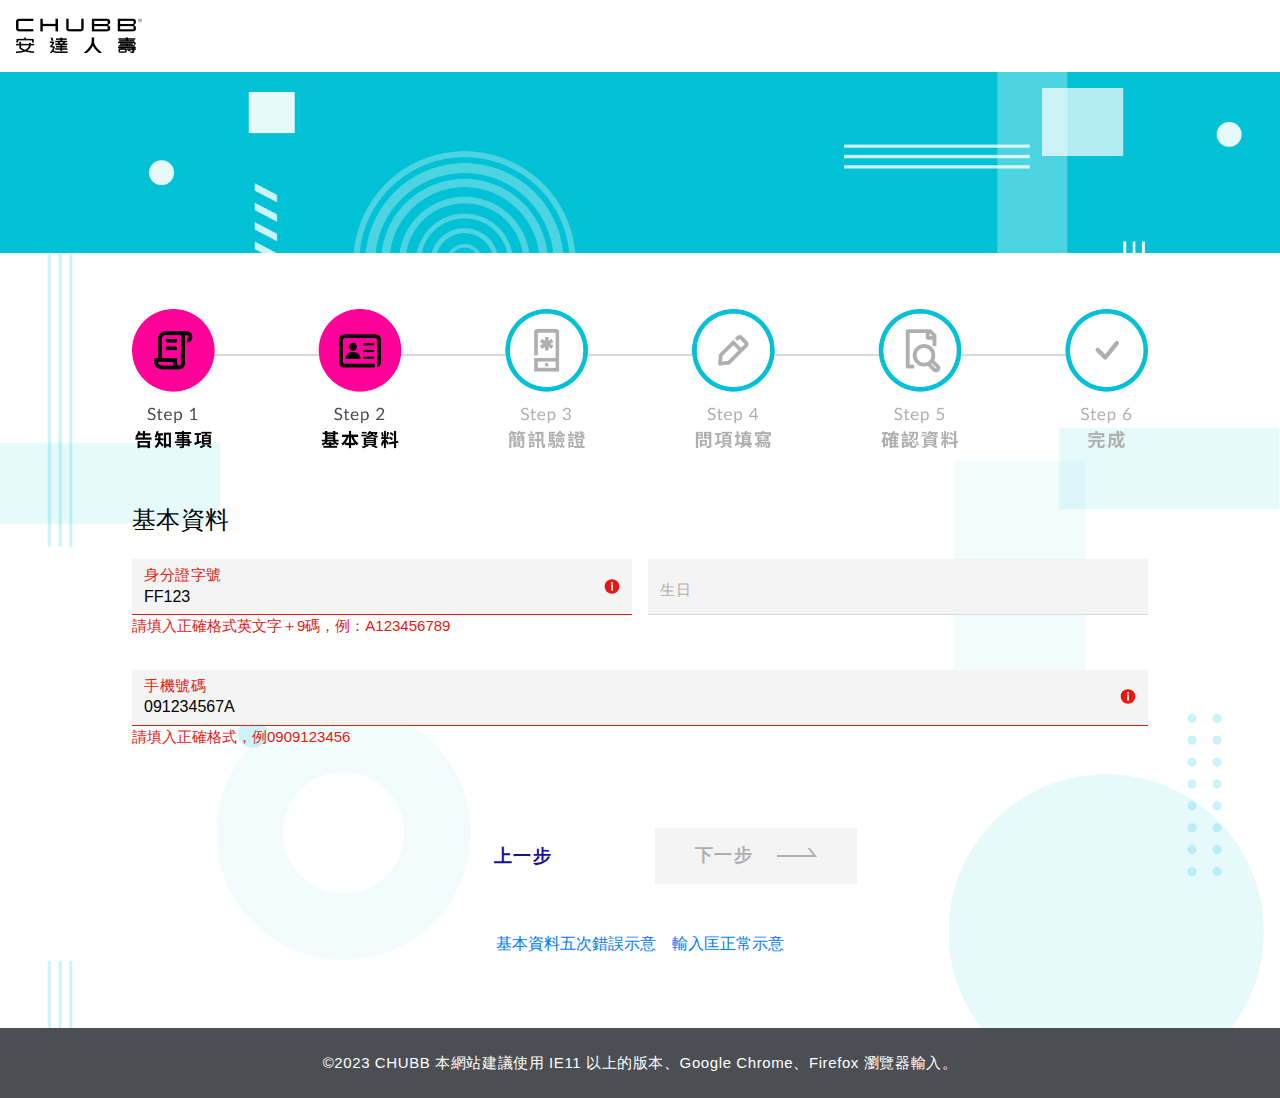
==== step2 error.html @ deefb61c "newfile" ====
<!DOCTYPE html>
<html lang="zh">
<head>
    <meta charset="UTF-8">
    <meta http-equiv="X-UA-Compatible" content="IE=edge">
    <meta name="viewport" content="width=device-width, initial-scale=1.0">
    <meta name="format-detection" content="telephone=no">
    <title>安達人壽 KYC</title>
    <link rel="shortcut icon" href="./image/favicon.ico">
    <link rel="bookmark" href="./image/favicon.ico">
    <base target="_self">
    <link rel="stylesheet" href="./styles/style.css">
    <style>
        input[type="date"]::-webkit-calendar-picker-indicator {
    display: block;
    -webkit-appearance: none;
    background-image: url(./image/icon_calender.svg);
    margin-bottom: 24px;
    background: none;
}
    </style>
</head>
<body>
    <nav class="navbar navbar-expand-lg">
        <a class="navbar-brand" href="https://life.chubb.com/tw-zh/" target="_blank">
            <img src="./image/Logo.png" alt="logo">
        </a>
    </nav>
    <div class="container-fluid wrapper p-0">
        <div class="bg-bottom"></div>
        <img class="w-100 title d-none d-md-flex w-100" src="./image/page-title-img.png" alt="top-bg">
        <img class="w-100 title d-flex d-md-none d-xl-none w-100" src="./image/m-page-title-img.png" alt="top-bg">
        <div class="container step-content">
            <div class="col-12">
                <img class="mx-auto step d-none d-md-flex w-100" src="./image/step2.png" alt="step2">
                <img class="mx-auto step d-flex d-md-none d-xl-none w-100" src="./image/m-step2.png" alt="step2">
                <div class="col-12 content">
                    <div class="contact-form">
                        <h3>基本資料</h3>
                        <div class="form-group">
                            <div class="form-field col-lg-6">
                                <input type="text" name="inputId" id="inputId" class="input-text col-lg-6 error" placeholder="A123456789" value="FF123" maxlength="10" required>
                                <label for="inputId" class="label">身分證字號</label>
                                <span class="error-icon"></span>
                                <p class="error-text">請填入正確格式英文字＋9碼，例：A123456789</p>
                            </div>
                            <div class="form-field col-lg-6">
                                <input type="date" name="inputBirthday" id="inputBirthday"
                                    class="input-text input-date col-lg-6" placeholder=" " required
                                    onfocus="this.showPicker()">
                                <label for="birthday" class="label date-label">生日</label>
                                <div class="date-hide-placeholder"></div>
                            </div>
                        </div>
                        <div class="form-group">
                            <div class="form-field col-lg-12">
                                <input type="text" name="inputNumber" id="inputNumber" class="input-text error" placeholder="0909123456" value="091234567A" maxlength="10" inputmode="numeric" required>
                                <label for="inputNumber" class="label">手機號碼</label>
                                <span class="error-icon"></span>
                                <p class="error-text">請填入正確格式，例0909123456</p>
                            </div>
                        </div>
                    </div>
                    <div class="btn-box">
                        <button type="button" class="btn btn-secondary" onclick="location.href='index.html'">上一步</button>
                        <button id="submit" name="submit" type="button" class="btn btn-primary" data-toggle="modal" data-target="#staticBackdrop" disabled="disabled">下一步</button>
                    </div>
                    <!-- DEMO START -->
                    <div class="demo justify-content-center d-flex gap-4">
                        <a class="mx-2" onclick="openModal()" data-target="##staticBackdrop-basic-info-five-error">基本資料五次錯誤示意</a>
                        <a class="mx-2" onclick="location.href='step2.html'">輸入匡正常示意</a>
                    </div>
                    <!-- DEMO END -->
                    <div class="modal fade" id="staticBackdrop" tabindex="-1" aria-labelledby="exampleModalLabel" aria-hidden="true">
                        <div class="modal-dialog modal-dialog-centered">
                            <div class="modal-content">
                                <div class="modal-header">
                                    <h5 class="modal-title" id="staticBackdropLabel">輸入圖形驗證碼</h5>
                                </div>
                                <div class="modal-body">
                                    <div class="form-group">
                                        <div class="form-field col">
                                            <input type="text" name="captcha" id="captcha" class="input-text" placeholder=" " inputmode="numeric" required>
                                            <label for="captcha" class="label">驗證碼</label>
                                        </div>
                                        <div class="captcha-img">
                                            <img src="./image/verification-code.png" alt="verification code">
                                            <div class="link">
                                                換驗證碼
                                                <img src="./image/icon_update.svg" alt="update">
                                            </div>
                                        </div>
                                    </div>
                                </div>
                                <div class="modal-footer">
                                    <button type="button" class="btn btn-secondary" data-dismiss="modal">取消</button>
                                    <button id="submitForModal" name="submitForModal" type="button" class="btn btn-primary" onclick="location.href='step3.html'" disabled="disabled">確認</button>
                                </div>
                            </div>
                        </div>
                    </div>
                    <div class="modal fade" id="staticBackdrop-basic-info-five-error" tabindex="-1" aria-labelledby="exampleModalLabel" aria-hidden="true">
                        <div class="modal-dialog modal-dialog-centered">
                            <div class="modal-content">
                                <div class="modal-header">
                                    <h5 class="modal-title" id="staticBackdrop-basic-info-five-error">五次錯誤</h5>
                                </div>
                                <div class="modal-body">
                                    <div class="form-group">
                                        <div class="form-field col">
                                            <p class="text-center">基本資料五次輸入錯誤，如需協助請撥客服專線 0800-011-709 由專人為您服務</p>
                                        </div>
                                    </div>
                                </div>
                                <div class="modal-footer">
                                    <button type="button" class="btn btn-primary" data-dismiss="modal">關閉</button>
                                </div>
                            </div>
                        </div>
                    </div>
                    <div class="modal fade" id="staticBackdrop-five-error" tabindex="-1" aria-labelledby="exampleModalLabel" aria-hidden="true">
                        <div class="modal-dialog modal-dialog-centered">
                            <div class="modal-content">
                                <div class="modal-header">
                                    <h5 class="modal-title" id="staticBackdrop-five-error">五次錯誤</h5>
                                </div>
                                <div class="modal-body">
                                    <div class="form-group">
                                        <div class="form-field col">
                                            <p class="text-center">五次圖形錯誤，如需協助請撥客服專線 0800-011-709 由專人為您服務</p>
                                        </div>
                                        
                                    </div>
                                </div>
                                <div class="modal-footer">
                                    <button type="button" class="btn btn-primary" data-dismiss="modal">關閉</button>
                                </div>
                            </div>
                        </div>
                    </div>
                </div>
            </div>
        </div>
    </div>
    <div class="container-fluid p-0 footer">
        <div class="footer-content">
            ©2023 CHUBB 本網站建議使用 IE11 以上的版本、Google Chrome、Firefox 瀏覽器輸入。
        </div>
    </div>




    <script src="./JS/jquery.slim.min.js"></script>
    <script src="./JS/bootstrap.bundle.js"></script>
    <script>
        $(function () {
        var inputId = $('#inputId');
        var inputBirthday = $('#inputBirthday');
        var inputNumber = $('#inputNumber');
        var button = $('#submit');

        inputId.on('input', checkInputs)

        inputBirthday.change(function () {
                if ($(this).val()) {
                    $(this).siblings('.date-hide-placeholder').addClass('d-none')
                    $(this).siblings('.label').removeClass('date-label')
                } else {
                    $(this).siblings('.date-hide-placeholder').removeClass('d-none')
                    $(this).siblings('.label').addClass('date-label')
                }
                checkInputs();
            });
            inputNumber.on('input', checkInputs)
        // inputNumber.input(function () {
        //     checkInputs();
        // });

        function checkInputs() {
            console.log('dd')
            if (inputId.val() === '' || inputBirthday.val() === '' || inputNumber.val() === '') {
                $("#submit").prop('disabled', true);
            } else {
                $("#submit").prop('disabled', false);
            }
        }
        }); 
    
    </script>
    <script>
        $(document).ready(function() {
            $("#captcha").on("input", function() {
                if($("#captcha").val() === "") {
                    $("#submitForModal").prop("disabled", true);
                } else {
                    $("#submitForModal").prop("disabled", false);
                }
            });
        });
    </script>
    <script>
        // 身分證字隱碼
        $('#inputId').on('input', function () {
            if (this.value.length > this.maxLength) this.value = this.value.slice(0, this.maxLength);

            const value = $(this).val();
            const valueArr = [...value];
            for (let i = 6; i < valueArr.length; i++) {
                valueArr[i] = '*'
            }
            const newValue = valueArr.join('');
            $(this).val(newValue);
        })

        //手機隱碼
        $('#inputNumber').on('input', function () {
            if (this.value.length > this.maxLength) this.value = this.value.slice(0, this.maxLength);

            const value = $(this).val();
            const valueArr = [...value];
            for (let i = 4; i < valueArr.length; i++) {
                if (i <= 7) {
                    valueArr[i] = '*'
                }
            }
            const newValue = valueArr.join('');
            $(this).val(newValue);
        })
        
        
        if ($('#inputBirthday').val()) {
            $('.date-hide-placeholder').addClass('d-none')
            $('.date-label').removeClass('date-label')
        }


        $('#modal1').on('hidden.bs.modal', function (e) {
        $('#modal2').modal('show');
        })

        function openModal() {
        $('#staticBackdrop-basic-info-five-error').modal('show');
        }
    </script>

    
</body>
</html>
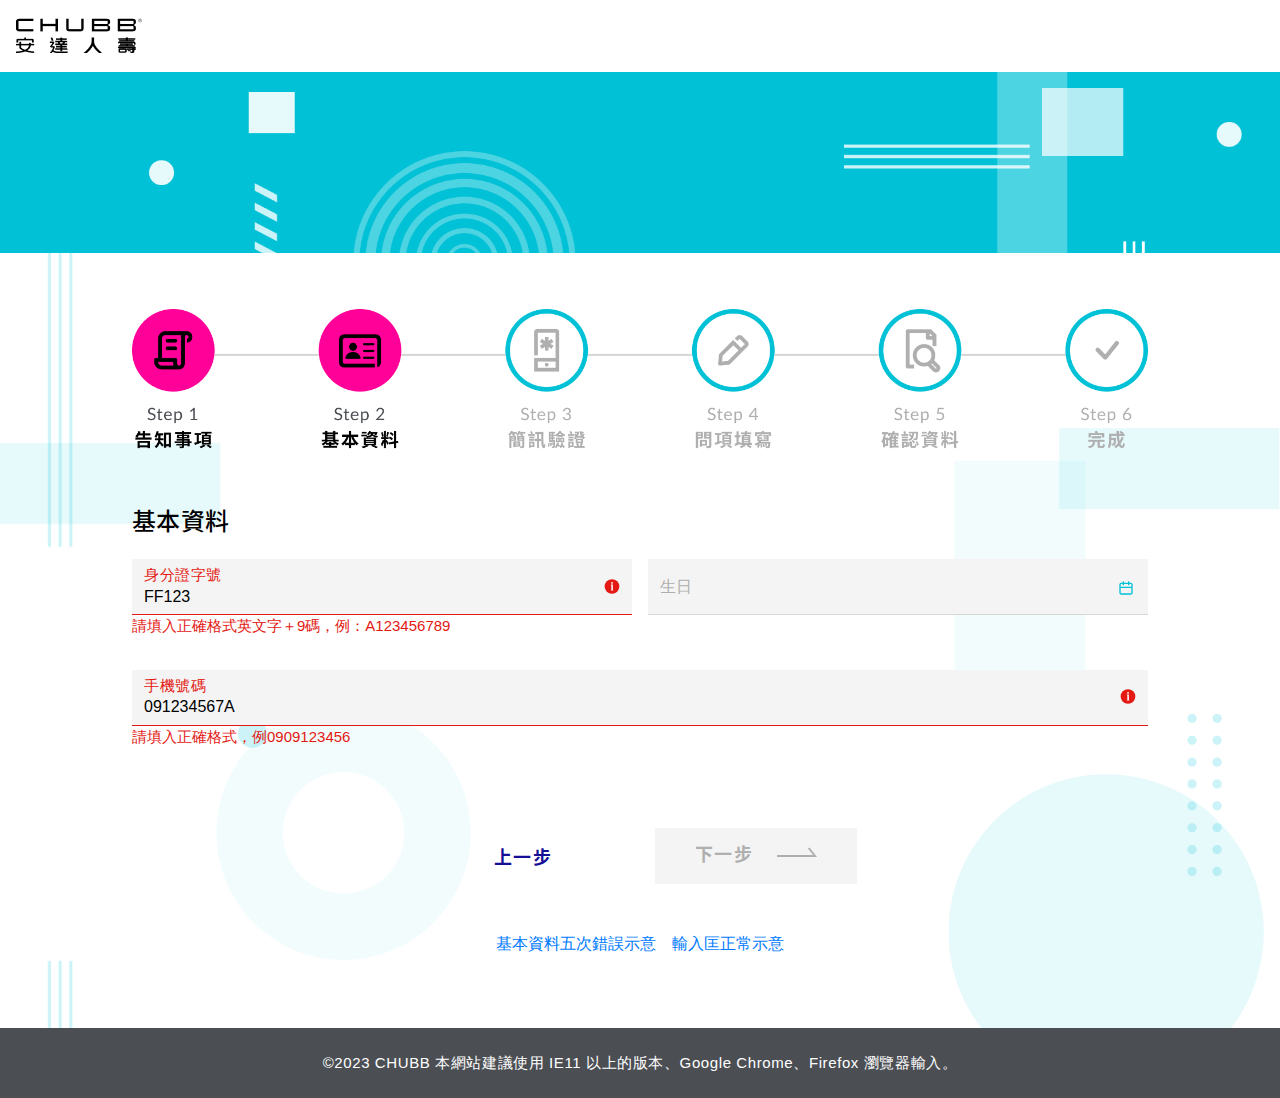
==== commit f62d3bd2: "add calendar modal" ====
--- a/step2 error.html
+++ b/step2 error.html
@@ -10,6 +10,16 @@
     <link rel="bookmark" href="./image/favicon.ico">
     <base target="_self">
     <link rel="stylesheet" href="./styles/style.css">
+    <script src="./acelifevul/js/jquery.min.js"></script>
+    <script src="./acelifevul/js/jquery.easyui.min.js"></script>
+    <script src="./acelifevul/js/jquery-easyui/locale/easyui-lang-zh_TW.js"></script>
+    <script src="./acelifevul/premiumAuth/bootstrap/js/moment-with-locales.min.js"></script>
+    <script src="./JS/jquery.slim.min.js"></script>
+    <link rel="stylesheet" href="./acelifevul/premiumAuth/bootstrap/css/bootstrap-datetimepicker4.17.47.min.css">
+    <link rel="stylesheet" href="./acelifevul/premiumAuth/bootstrap/css/bootstrap-datetimepicker4.17.47.min.css">
+    <script src="./acelifevul/premiumAuth/bootstrap/js/bootstrap-datetimepicker4.17.47.min.js"></script>
+
+
     <style>
         input[type="date"]::-webkit-calendar-picker-indicator {
     display: block;
@@ -19,6 +29,235 @@
     background: none;
 }
     </style>
+    <script type="text/javascript">
+        
+
+        console.log($)
+      
+      
+      function search() {
+          
+          var id = $('#id').val();
+          var birth = $('#birth').val();
+          var j_captcha_response = $('input.j_captcha_response').val();
+      
+          if (id.length==0) {
+              $('#id').focus();
+              showResult('errorCondition');
+              return;
+          }
+          if (birth.length==0 || !dateValidation(birth)) {
+              $('#birth').focus();
+              showResult('errorCondition');
+              return;
+          }
+          if (j_captcha_response.length==0) {
+              $('input.j_captcha_response').focus();
+              showResult('errorCondition');
+              return;
+          }
+      
+          $.ajax({
+              type : 'POST',
+              url : '/acelifevul/cservice/onechubbQuery.action',
+              dataType: 'json',
+              data:{id:id,birth:birth,j_captcha_response:j_captcha_response},   
+              cache:false,
+              success : function(data) {
+                  showResult(data.resultId);
+              },
+              beforeSend: function() {
+                  $.messager.progress({
+                      title: '提示訊息',
+                      msg: '資料查詢中，請稍候！'
+                  });
+              },
+              complete: function() {
+                  $.messager.progress('close'); 
+              },
+              error: function(xhr) {
+                  alert('發生錯誤：' + xhr.responseText);
+                  $.messager.progress('close'); 
+              }
+          });
+      };
+      
+      
+      function clearForm() {
+          document.location.reload();
+      }
+      
+      
+      
+      function blurBirth() {
+          
+          var birth = $('#birth').val();
+          var tempBirth;
+          
+          var re1 = new RegExp('^([0-9]{8})$');
+          var re2 = new RegExp('^([0-9]{6})$');
+          var re3 = new RegExp('^([0-9]{7})$');
+          var re4 = new RegExp('^([0-9]{4})[.-]{1}([0-9]{1,2})[.-]{1}([0-9]{1,2})$');
+          var re5 = new RegExp('^([0-9]{4})[./]{1}([0-9]{1,2})[./]{1}([0-9]{1,2})$');
+          
+          if (re1.exec(birth)) {
+              tempBirth = birth.substring(0,4) + '/' + birth.substring(4,6) + '/' + birth.substring(6,8);
+          } else if (re2.exec(birth)) {
+              tempBirth = birth.substring(0,4) + '/' + birth.substring(4,5) + '/' + birth.substring(5,6);
+          } else if (re3.exec(birth)) {
+              var month = birth.substring(4,5);
+              var day = birth.substring(5,7);
+              if (parseInt(day) > 0 && parseInt(day) < 32) {
+                  tempBirth = birth.substring(0,4) + '/' + month + '/' + day;
+              }
+              
+              var month2 = birth.substring(4,6);
+              var day2 = birth.substring(6,7);
+              if (parseInt(month2) > 0 && parseInt(month2) < 13) {
+                  tempBirth = birth.substring(0,4) + '/' + month2 + '/' + day2;
+              }
+          } else if (re4.exec(birth)) {
+              tempBirth = birth.replaceAll('-', '/');
+          } else if (re5.exec(birth)) {
+              tempBirth = birth;
+          }
+          
+          if ((dateDataValue = re5.exec(tempBirth)) != null) {
+              var month = parseFloat(dateDataValue[2]);
+              var day = parseFloat(dateDataValue[3]);
+              
+              if (month < 10 && day < 10) {
+                  tempBirth = birth.substring(0,4) + '/0' + month + '/0' + day;
+              } else if (month < 10) {
+                  tempBirth = birth.substring(0,4) + '/0' + month + '/' + day;
+              } else if (day < 10) {
+                  tempBirth = birth.substring(0,4) + '/' + month + '/0' + day;
+              }
+              $('#birth').val(tempBirth);
+          }
+      }
+      
+      
+      function dateValidation(date) {
+          var re = new RegExp('^([0-9]{4})[./]{1}([0-9]{1,2})[./]{1}([0-9]{1,2})$');
+          var dateDataValue;
+          var infoValidation = true;
+          if ((dateDataValue = re.exec(date)) != null) {
+              let i;
+              i = parseFloat(dateDataValue[1]);
+              if (i <= 0 || i > 9999) {
+                  infoValidation = false;
+              }
+              i = parseFloat(dateDataValue[2]);
+              if (i <= 0 || i > 12) {
+                  infoValidation = false;
+              }
+              i = parseFloat(dateDataValue[3]);
+              if (i <= 0 || i > 31) {
+                  infoValidation = false;
+              }
+          } else {
+              infoValidation = false;
+          }
+          return infoValidation;
+      }
+      
+      
+      function showResult(resultId) {
+          
+          $('#result-list').parent().removeClass('d-none');
+          $('#result-list').children().addClass('d-none');
+      
+          document.getElementById(resultId).classList.remove('d-none');
+      
+      }
+      
+      
+      const weekDayArr = 'Sun_Mon_Tue_Wed_Thu_Fri_Sat'.split('_')
+      let datetimepickerSetting = {
+          inline: true,
+          locale: 'zh-tw',
+          format: 'll',
+          useCurrent: false,
+          icons: {
+              previous: "fa fa-chevron-left",
+              next: "fa fa-chevron-right"
+          }
+      }
+      
+      function setBirth(){
+          let birthdayStr = $('#datepicker').val()
+          let birthday = ''
+          birthdayStr.split('').forEach(function(item, index){
+              if(isNaN(item)){
+                  if(index < birthdayStr.length - 1){
+                      birthday += '-'
+                  }
+              } else {
+                  birthday += item
+              }
+          })
+          birthday = new Date(birthday)
+          let val = dateFormate(birthday)
+          $('.has-calendar').parent().addClass('hasVal')
+          $('.has-calendar').parent().find('input').val(val)
+          $('#calendar').modal('hide')
+      }
+      
+      function dateFormate(date){
+          let result = ''
+          let d = date.getDate()
+          if(d < 10){
+              d = '0' + d
+          }
+          let m = date.getMonth() + 1
+          if(m < 10){
+              m = '0' + m
+          }
+          let y = date.getFullYear()
+          result = y + '/' + m + '/' + d
+          return result
+      }
+      
+      $(function(){
+          $('input[type="text"]').change(function(){
+              let inputParent = $(this).parent('.c-input-group')
+              let val = $(this).val()
+              if(inputParent.length > 0){
+                  if(val != ""){
+                      inputParent.addClass('hasVal')
+                  } else {
+                      inputParent.removeClass('hasVal')
+                  }
+              }
+          })
+          $('.has-calendar').click(function(){
+              let inputVal = $('.has-calendar').parent().find('input').val()
+              let defaultDate = new Date()
+              if(inputVal != ''){
+                  let date = new Date(inputVal)
+                  if(date != 'Invalid Date'){
+                      defaultDate = date
+                  }
+              }
+              datetimepickerSetting.defaultDate = defaultDate
+              $('#datepicker').datetimepicker('destroy');
+              $('#datepicker').datetimepicker(datetimepickerSetting)     
+              let text = $('#datepicker').val().split(',')[0]
+              $('#calendarTitle').html(text)
+              $('#calendar').modal('show')
+          })
+          moment.locale('en',{
+              weekdaysMin: 'S_M_T_W_T_F_S'.split('_'), 
+          })
+          $('#datepicker').datetimepicker(datetimepickerSetting)
+          $('#datepicker').on('dp.change',function(e){
+              let text = $('#datepicker').val()
+              $('#calendarTitle').html(text)
+          });
+      })
+      
+      </script>
 </head>
 <body>
     <nav class="navbar navbar-expand-lg">
@@ -45,11 +284,12 @@
                                 <p class="error-text">請填入正確格式英文字＋9碼，例：A123456789</p>
                             </div>
                             <div class="form-field col-lg-6">
-                                <input type="date" name="inputBirthday" id="inputBirthday"
-                                    class="input-text input-date col-lg-6" placeholder=" " required
-                                    onfocus="this.showPicker()">
+                                <input type="text" name="inputBirthday" id="inputBirthday"
+                                    class="input-text col-lg-6" placeholder="請輸入出生日期 yyyy/mm/dd" required
+                                    onfocus="this.showPicker()" maxlength="10">
                                 <label for="birthday" class="label date-label">生日</label>
-                                <div class="date-hide-placeholder"></div>
+                                <span class="has-calendar"></span>
+                                <!-- <div class="date-hide-placeholder"></div> -->
                             </div>
                         </div>
                         <div class="form-group">
@@ -138,6 +378,29 @@
                             </div>
                         </div>
                     </div>
+                    <!-- Datetimepicker Modal -->
+                    <div class="modal calendar fade" id="calendar" tabindex="-1" role="dialog" aria-labelledby="calendar" aria-hidden="true">
+                        <div class="modal-dialog modal-dialog-centered" role="document">
+                            <div class="modal-content">
+                                <div class="modal-header">
+                                    <div class="col-10">
+                                        <div class="subCalendarTitle">請選擇日期</div>
+                                        <h4 class="modal-title" id="calendarTitle"></h4>
+                                    </div>
+                                    <button type="button" class="close" data-dismiss="modal" aria-label="Close">
+                                        <span aria-hidden="true">&times;</span>
+                                    </button>
+                                </div>
+                                <div class="modal-body">
+                                    <input type="hidden" id="datepicker">
+                                </div>
+                                <div class="modal-footer">
+                                    <button type="button" class="btn btn-block btn-flat btn-outline-secondary" data-dismiss="modal">關閉</button>
+                                    <button type="button" class="btn btn-block btn-flat btn-yellow" onclick="setBirth()">確認</button>
+                                </div>
+                            </div>
+                        </div>
+                    </div>
                 </div>
             </div>
         </div>
@@ -151,7 +414,6 @@
 
 
 
-    <script src="./JS/jquery.slim.min.js"></script>
     <script src="./JS/bootstrap.bundle.js"></script>
     <script>
         $(function () {
@@ -162,20 +424,26 @@
 
         inputId.on('input', checkInputs)
 
-        inputBirthday.change(function () {
-                if ($(this).val()) {
-                    $(this).siblings('.date-hide-placeholder').addClass('d-none')
-                    $(this).siblings('.label').removeClass('date-label')
-                } else {
-                    $(this).siblings('.date-hide-placeholder').removeClass('d-none')
-                    $(this).siblings('.label').addClass('date-label')
-                }
-                checkInputs();
-            });
-            inputNumber.on('input', checkInputs)
-        // inputNumber.input(function () {
-        //     checkInputs();
-        // });
+        // inputBirthday.change(function () {
+        //         if ($(this).val()) {
+        //             $(this).siblings('.date-hide-placeholder').addClass('d-none')
+        //             $(this).siblings('.label').removeClass('date-label')
+        //         } else {
+        //             $(this).siblings('.date-hide-placeholder').removeClass('d-none')
+        //             $(this).siblings('.label').addClass('date-label')
+        //         }
+        //         checkInputs();
+        //     });
+
+        // 日期欄位是否為空
+        $("#inputBirthday").on("input", function () {
+            if ($("#inputBirthday").val() === "") {
+                $("#submit").prop("disabled", true);
+            } else {
+                $("#submit").prop("disabled", false);
+            }
+        });
+
 
         function checkInputs() {
             console.log('dd')
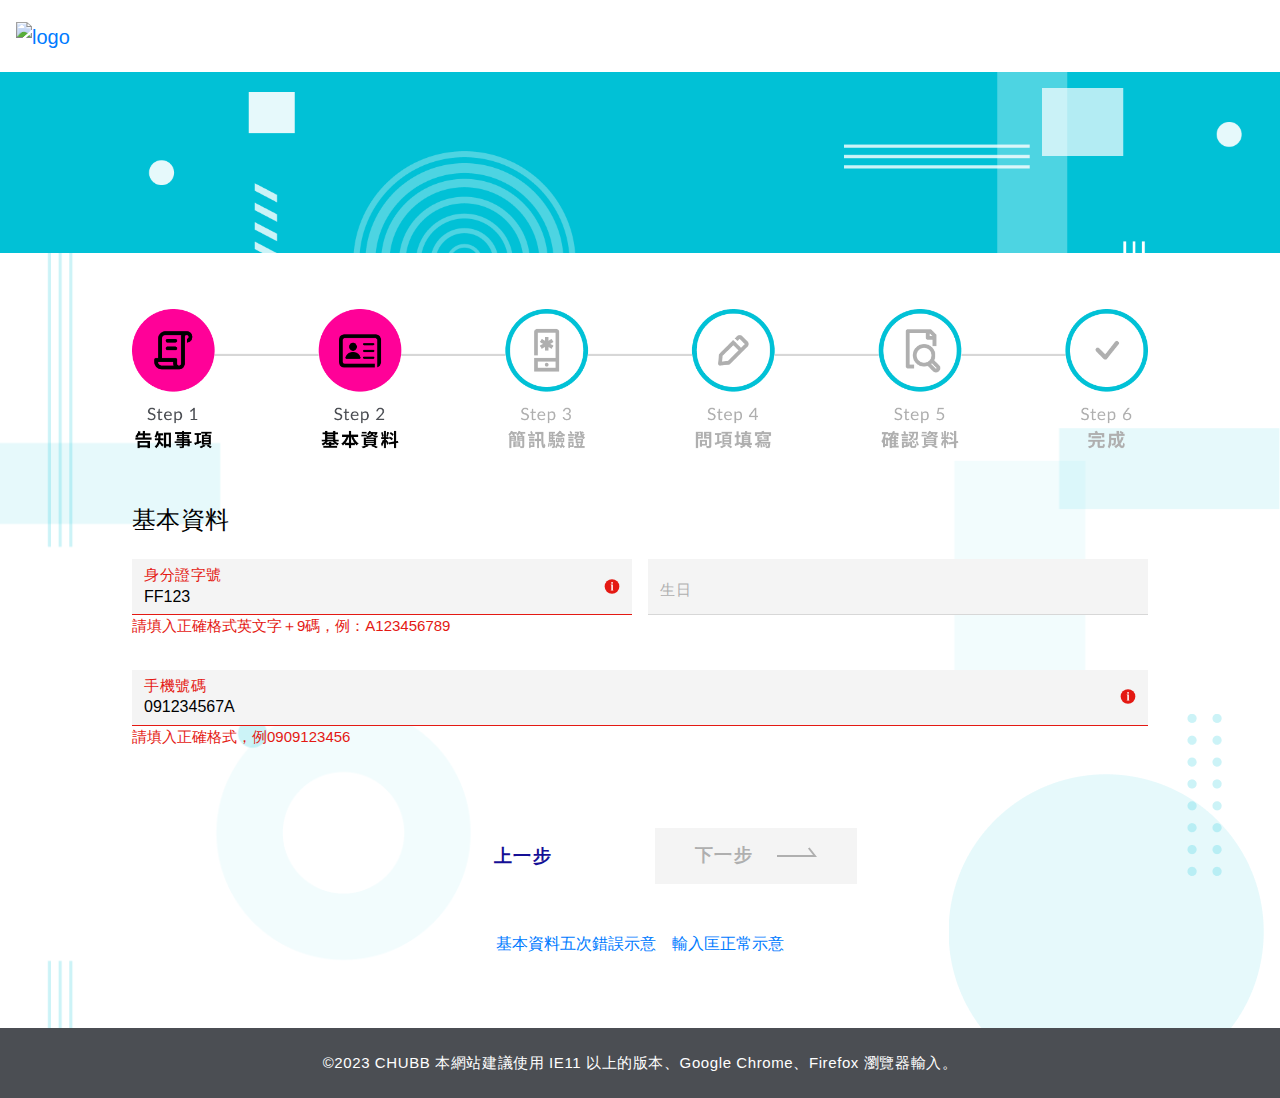
==== commit abe7d80c: "lorem kyc" ====
--- a/step2 error.html
+++ b/step2 error.html
@@ -5,21 +5,11 @@
     <meta http-equiv="X-UA-Compatible" content="IE=edge">
     <meta name="viewport" content="width=device-width, initial-scale=1.0">
     <meta name="format-detection" content="telephone=no">
-    <title>安達人壽 KYC</title>
+    <title>ＯＯＯＯ KYC</title>
     <link rel="shortcut icon" href="./image/favicon.ico">
     <link rel="bookmark" href="./image/favicon.ico">
     <base target="_self">
     <link rel="stylesheet" href="./styles/style.css">
-    <script src="./acelifevul/js/jquery.min.js"></script>
-    <script src="./acelifevul/js/jquery.easyui.min.js"></script>
-    <script src="./acelifevul/js/jquery-easyui/locale/easyui-lang-zh_TW.js"></script>
-    <script src="./acelifevul/premiumAuth/bootstrap/js/moment-with-locales.min.js"></script>
-    <script src="./JS/jquery.slim.min.js"></script>
-    <link rel="stylesheet" href="./acelifevul/premiumAuth/bootstrap/css/bootstrap-datetimepicker4.17.47.min.css">
-    <link rel="stylesheet" href="./acelifevul/premiumAuth/bootstrap/css/bootstrap-datetimepicker4.17.47.min.css">
-    <script src="./acelifevul/premiumAuth/bootstrap/js/bootstrap-datetimepicker4.17.47.min.js"></script>
-
-
     <style>
         input[type="date"]::-webkit-calendar-picker-indicator {
     display: block;
@@ -29,235 +19,6 @@
     background: none;
 }
     </style>
-    <script type="text/javascript">
-        
-
-        console.log($)
-      
-      
-      function search() {
-          
-          var id = $('#id').val();
-          var birth = $('#birth').val();
-          var j_captcha_response = $('input.j_captcha_response').val();
-      
-          if (id.length==0) {
-              $('#id').focus();
-              showResult('errorCondition');
-              return;
-          }
-          if (birth.length==0 || !dateValidation(birth)) {
-              $('#birth').focus();
-              showResult('errorCondition');
-              return;
-          }
-          if (j_captcha_response.length==0) {
-              $('input.j_captcha_response').focus();
-              showResult('errorCondition');
-              return;
-          }
-      
-          $.ajax({
-              type : 'POST',
-              url : '/acelifevul/cservice/onechubbQuery.action',
-              dataType: 'json',
-              data:{id:id,birth:birth,j_captcha_response:j_captcha_response},   
-              cache:false,
-              success : function(data) {
-                  showResult(data.resultId);
-              },
-              beforeSend: function() {
-                  $.messager.progress({
-                      title: '提示訊息',
-                      msg: '資料查詢中，請稍候！'
-                  });
-              },
-              complete: function() {
-                  $.messager.progress('close'); 
-              },
-              error: function(xhr) {
-                  alert('發生錯誤：' + xhr.responseText);
-                  $.messager.progress('close'); 
-              }
-          });
-      };
-      
-      
-      function clearForm() {
-          document.location.reload();
-      }
-      
-      
-      
-      function blurBirth() {
-          
-          var birth = $('#birth').val();
-          var tempBirth;
-          
-          var re1 = new RegExp('^([0-9]{8})$');
-          var re2 = new RegExp('^([0-9]{6})$');
-          var re3 = new RegExp('^([0-9]{7})$');
-          var re4 = new RegExp('^([0-9]{4})[.-]{1}([0-9]{1,2})[.-]{1}([0-9]{1,2})$');
-          var re5 = new RegExp('^([0-9]{4})[./]{1}([0-9]{1,2})[./]{1}([0-9]{1,2})$');
-          
-          if (re1.exec(birth)) {
-              tempBirth = birth.substring(0,4) + '/' + birth.substring(4,6) + '/' + birth.substring(6,8);
-          } else if (re2.exec(birth)) {
-              tempBirth = birth.substring(0,4) + '/' + birth.substring(4,5) + '/' + birth.substring(5,6);
-          } else if (re3.exec(birth)) {
-              var month = birth.substring(4,5);
-              var day = birth.substring(5,7);
-              if (parseInt(day) > 0 && parseInt(day) < 32) {
-                  tempBirth = birth.substring(0,4) + '/' + month + '/' + day;
-              }
-              
-              var month2 = birth.substring(4,6);
-              var day2 = birth.substring(6,7);
-              if (parseInt(month2) > 0 && parseInt(month2) < 13) {
-                  tempBirth = birth.substring(0,4) + '/' + month2 + '/' + day2;
-              }
-          } else if (re4.exec(birth)) {
-              tempBirth = birth.replaceAll('-', '/');
-          } else if (re5.exec(birth)) {
-              tempBirth = birth;
-          }
-          
-          if ((dateDataValue = re5.exec(tempBirth)) != null) {
-              var month = parseFloat(dateDataValue[2]);
-              var day = parseFloat(dateDataValue[3]);
-              
-              if (month < 10 && day < 10) {
-                  tempBirth = birth.substring(0,4) + '/0' + month + '/0' + day;
-              } else if (month < 10) {
-                  tempBirth = birth.substring(0,4) + '/0' + month + '/' + day;
-              } else if (day < 10) {
-                  tempBirth = birth.substring(0,4) + '/' + month + '/0' + day;
-              }
-              $('#birth').val(tempBirth);
-          }
-      }
-      
-      
-      function dateValidation(date) {
-          var re = new RegExp('^([0-9]{4})[./]{1}([0-9]{1,2})[./]{1}([0-9]{1,2})$');
-          var dateDataValue;
-          var infoValidation = true;
-          if ((dateDataValue = re.exec(date)) != null) {
-              let i;
-              i = parseFloat(dateDataValue[1]);
-              if (i <= 0 || i > 9999) {
-                  infoValidation = false;
-              }
-              i = parseFloat(dateDataValue[2]);
-              if (i <= 0 || i > 12) {
-                  infoValidation = false;
-              }
-              i = parseFloat(dateDataValue[3]);
-              if (i <= 0 || i > 31) {
-                  infoValidation = false;
-              }
-          } else {
-              infoValidation = false;
-          }
-          return infoValidation;
-      }
-      
-      
-      function showResult(resultId) {
-          
-          $('#result-list').parent().removeClass('d-none');
-          $('#result-list').children().addClass('d-none');
-      
-          document.getElementById(resultId).classList.remove('d-none');
-      
-      }
-      
-      
-      const weekDayArr = 'Sun_Mon_Tue_Wed_Thu_Fri_Sat'.split('_')
-      let datetimepickerSetting = {
-          inline: true,
-          locale: 'zh-tw',
-          format: 'll',
-          useCurrent: false,
-          icons: {
-              previous: "fa fa-chevron-left",
-              next: "fa fa-chevron-right"
-          }
-      }
-      
-      function setBirth(){
-          let birthdayStr = $('#datepicker').val()
-          let birthday = ''
-          birthdayStr.split('').forEach(function(item, index){
-              if(isNaN(item)){
-                  if(index < birthdayStr.length - 1){
-                      birthday += '-'
-                  }
-              } else {
-                  birthday += item
-              }
-          })
-          birthday = new Date(birthday)
-          let val = dateFormate(birthday)
-          $('.has-calendar').parent().addClass('hasVal')
-          $('.has-calendar').parent().find('input').val(val)
-          $('#calendar').modal('hide')
-      }
-      
-      function dateFormate(date){
-          let result = ''
-          let d = date.getDate()
-          if(d < 10){
-              d = '0' + d
-          }
-          let m = date.getMonth() + 1
-          if(m < 10){
-              m = '0' + m
-          }
-          let y = date.getFullYear()
-          result = y + '/' + m + '/' + d
-          return result
-      }
-      
-      $(function(){
-          $('input[type="text"]').change(function(){
-              let inputParent = $(this).parent('.c-input-group')
-              let val = $(this).val()
-              if(inputParent.length > 0){
-                  if(val != ""){
-                      inputParent.addClass('hasVal')
-                  } else {
-                      inputParent.removeClass('hasVal')
-                  }
-              }
-          })
-          $('.has-calendar').click(function(){
-              let inputVal = $('.has-calendar').parent().find('input').val()
-              let defaultDate = new Date()
-              if(inputVal != ''){
-                  let date = new Date(inputVal)
-                  if(date != 'Invalid Date'){
-                      defaultDate = date
-                  }
-              }
-              datetimepickerSetting.defaultDate = defaultDate
-              $('#datepicker').datetimepicker('destroy');
-              $('#datepicker').datetimepicker(datetimepickerSetting)     
-              let text = $('#datepicker').val().split(',')[0]
-              $('#calendarTitle').html(text)
-              $('#calendar').modal('show')
-          })
-          moment.locale('en',{
-              weekdaysMin: 'S_M_T_W_T_F_S'.split('_'), 
-          })
-          $('#datepicker').datetimepicker(datetimepickerSetting)
-          $('#datepicker').on('dp.change',function(e){
-              let text = $('#datepicker').val()
-              $('#calendarTitle').html(text)
-          });
-      })
-      
-      </script>
 </head>
 <body>
     <nav class="navbar navbar-expand-lg">
@@ -278,18 +39,17 @@
                         <h3>基本資料</h3>
                         <div class="form-group">
                             <div class="form-field col-lg-6">
-                                <input type="text" name="inputId" id="inputId" class="input-text col-lg-6 error" placeholder="A123456789" value="FF123" maxlength="10" required>
+                                <input type="text" name="inputId" id="inputId" class="input-text col-lg-6 error" placeholder="A1234564789" value="FF123" maxlength="10" required>
                                 <label for="inputId" class="label">身分證字號</label>
                                 <span class="error-icon"></span>
                                 <p class="error-text">請填入正確格式英文字＋9碼，例：A123456789</p>
                             </div>
                             <div class="form-field col-lg-6">
-                                <input type="text" name="inputBirthday" id="inputBirthday"
-                                    class="input-text col-lg-6" placeholder="請輸入出生日期 yyyy/mm/dd" required
-                                    onfocus="this.showPicker()" maxlength="10">
+                                <input type="date" name="inputBirthday" id="inputBirthday"
+                                    class="input-text input-date col-lg-6" placeholder=" " required
+                                    onfocus="this.showPicker()">
                                 <label for="birthday" class="label date-label">生日</label>
-                                <span class="has-calendar"></span>
-                                <!-- <div class="date-hide-placeholder"></div> -->
+                                <div class="date-hide-placeholder"></div>
                             </div>
                         </div>
                         <div class="form-group">
@@ -307,7 +67,7 @@
                     </div>
                     <!-- DEMO START -->
                     <div class="demo justify-content-center d-flex gap-4">
-                        <a class="mx-2" onclick="openModal()" data-target="##staticBackdrop-basic-info-five-error">基本資料五次錯誤示意</a>
+                        <a class="mx-2" data-toggle="modal" data-target="#staticBackdrop-five-error">基本資料五次錯誤示意</a>
                         <a class="mx-2" onclick="location.href='step2.html'">輸入匡正常示意</a>
                     </div>
                     <!-- DEMO END -->
@@ -339,25 +99,6 @@
                             </div>
                         </div>
                     </div>
-                    <div class="modal fade" id="staticBackdrop-basic-info-five-error" tabindex="-1" aria-labelledby="exampleModalLabel" aria-hidden="true">
-                        <div class="modal-dialog modal-dialog-centered">
-                            <div class="modal-content">
-                                <div class="modal-header">
-                                    <h5 class="modal-title" id="staticBackdrop-basic-info-five-error">五次錯誤</h5>
-                                </div>
-                                <div class="modal-body">
-                                    <div class="form-group">
-                                        <div class="form-field col">
-                                            <p class="text-center">基本資料五次輸入錯誤，如需協助請撥客服專線 0800-011-709 由專人為您服務</p>
-                                        </div>
-                                    </div>
-                                </div>
-                                <div class="modal-footer">
-                                    <button type="button" class="btn btn-primary" data-dismiss="modal">關閉</button>
-                                </div>
-                            </div>
-                        </div>
-                    </div>
                     <div class="modal fade" id="staticBackdrop-five-error" tabindex="-1" aria-labelledby="exampleModalLabel" aria-hidden="true">
                         <div class="modal-dialog modal-dialog-centered">
                             <div class="modal-content">
@@ -374,29 +115,6 @@
                                 </div>
                                 <div class="modal-footer">
                                     <button type="button" class="btn btn-primary" data-dismiss="modal">關閉</button>
-                                </div>
-                            </div>
-                        </div>
-                    </div>
-                    <!-- Datetimepicker Modal -->
-                    <div class="modal calendar fade" id="calendar" tabindex="-1" role="dialog" aria-labelledby="calendar" aria-hidden="true">
-                        <div class="modal-dialog modal-dialog-centered" role="document">
-                            <div class="modal-content">
-                                <div class="modal-header">
-                                    <div class="col-10">
-                                        <div class="subCalendarTitle">請選擇日期</div>
-                                        <h4 class="modal-title" id="calendarTitle"></h4>
-                                    </div>
-                                    <button type="button" class="close" data-dismiss="modal" aria-label="Close">
-                                        <span aria-hidden="true">&times;</span>
-                                    </button>
-                                </div>
-                                <div class="modal-body">
-                                    <input type="hidden" id="datepicker">
-                                </div>
-                                <div class="modal-footer">
-                                    <button type="button" class="btn btn-block btn-flat btn-outline-secondary" data-dismiss="modal">關閉</button>
-                                    <button type="button" class="btn btn-block btn-flat btn-yellow" onclick="setBirth()">確認</button>
                                 </div>
                             </div>
                         </div>
@@ -414,6 +132,7 @@
 
 
 
+    <script src="./JS/jquery.slim.min.js"></script>
     <script src="./JS/bootstrap.bundle.js"></script>
     <script>
         $(function () {
@@ -424,26 +143,20 @@
 
         inputId.on('input', checkInputs)
 
-        // inputBirthday.change(function () {
-        //         if ($(this).val()) {
-        //             $(this).siblings('.date-hide-placeholder').addClass('d-none')
-        //             $(this).siblings('.label').removeClass('date-label')
-        //         } else {
-        //             $(this).siblings('.date-hide-placeholder').removeClass('d-none')
-        //             $(this).siblings('.label').addClass('date-label')
-        //         }
-        //         checkInputs();
-        //     });
-
-        // 日期欄位是否為空
-        $("#inputBirthday").on("input", function () {
-            if ($("#inputBirthday").val() === "") {
-                $("#submit").prop("disabled", true);
-            } else {
-                $("#submit").prop("disabled", false);
-            }
-        });
-
+        inputBirthday.change(function () {
+                if ($(this).val()) {
+                    $(this).siblings('.date-hide-placeholder').addClass('d-none')
+                    $(this).siblings('.label').removeClass('date-label')
+                } else {
+                    $(this).siblings('.date-hide-placeholder').removeClass('d-none')
+                    $(this).siblings('.label').addClass('date-label')
+                }
+                checkInputs();
+            });
+            inputNumber.on('input', checkInputs)
+        // inputNumber.input(function () {
+        //     checkInputs();
+        // });
 
         function checkInputs() {
             console.log('dd')
@@ -470,8 +183,6 @@
     <script>
         // 身分證字隱碼
         $('#inputId').on('input', function () {
-            if (this.value.length > this.maxLength) this.value = this.value.slice(0, this.maxLength);
-
             const value = $(this).val();
             const valueArr = [...value];
             for (let i = 6; i < valueArr.length; i++) {
@@ -483,8 +194,6 @@
 
         //手機隱碼
         $('#inputNumber').on('input', function () {
-            if (this.value.length > this.maxLength) this.value = this.value.slice(0, this.maxLength);
-
             const value = $(this).val();
             const valueArr = [...value];
             for (let i = 4; i < valueArr.length; i++) {
@@ -495,21 +204,6 @@
             const newValue = valueArr.join('');
             $(this).val(newValue);
         })
-        
-        
-        if ($('#inputBirthday').val()) {
-            $('.date-hide-placeholder').addClass('d-none')
-            $('.date-label').removeClass('date-label')
-        }
-
-
-        $('#modal1').on('hidden.bs.modal', function (e) {
-        $('#modal2').modal('show');
-        })
-
-        function openModal() {
-        $('#staticBackdrop-basic-info-five-error').modal('show');
-        }
     </script>
 
     
